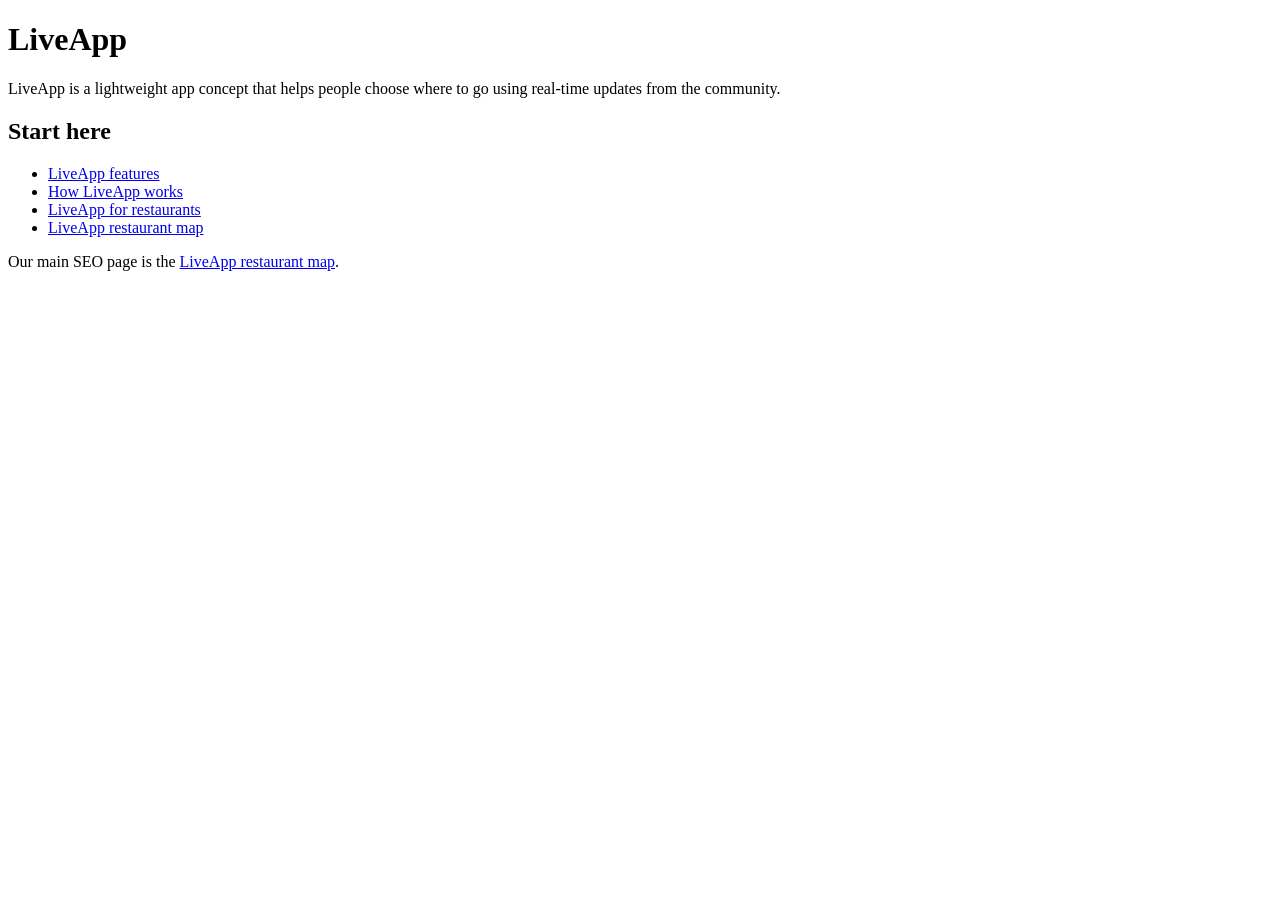
==== index.html @ 71802431 "Add files via upload" ====
<!doctype html>
<html lang="en">
<head>
  <meta charset="utf-8" />
  <meta name="viewport" content="width=device-width,initial-scale=1" />
  <title>LiveApp | Real-time places & updates</title>
  <meta name="description" content="LiveApp helps people find places with real-time, community-driven updates." />
</head>
<body>
  <h1>LiveApp</h1>
  <p>LiveApp is a lightweight app concept that helps people choose where to go using real-time updates from the community.</p>

  <h2>Start here</h2>
  <ul>
    <li><a href="features.html">LiveApp features</a></li>
    <li><a href="how-it-works.html">How LiveApp works</a></li>
    <li><a href="for-restaurants.html">LiveApp for restaurants</a></li>
    <li><a href="liveapp-restaurant-map.html">LiveApp restaurant map</a></li>
  </ul>

  <p>Our main SEO page is the <a href="liveapp-restaurant-map.html">LiveApp restaurant map</a>.</p>
</body>
</html>
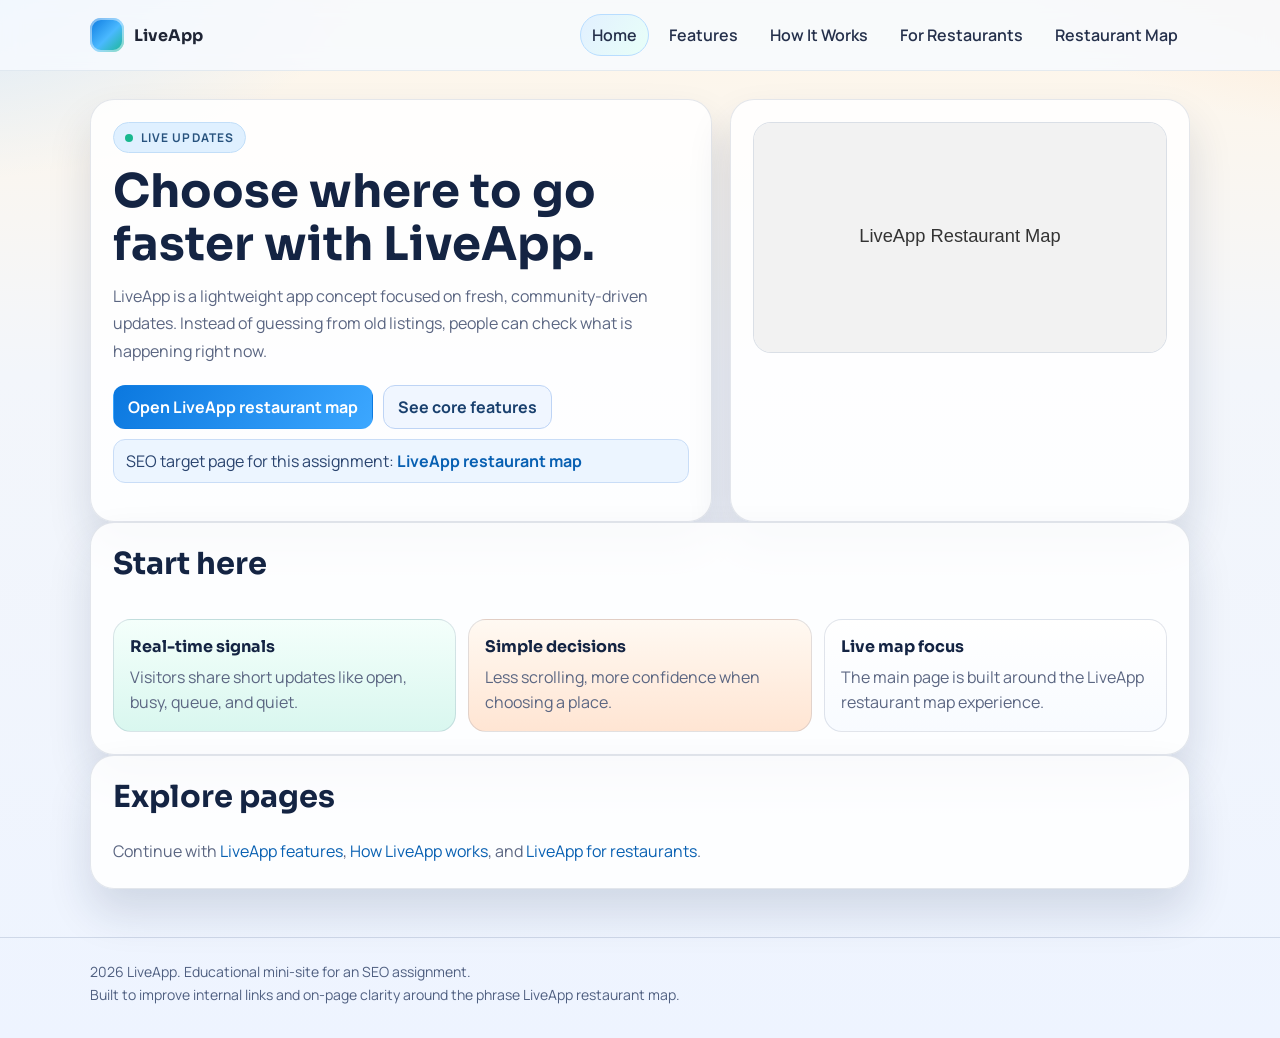
==== commit 35812d08: "Redesign LiveApp pages and add local images" ====
--- a/index.html
+++ b/index.html
@@ -3,21 +3,89 @@
 <head>
   <meta charset="utf-8" />
   <meta name="viewport" content="width=device-width,initial-scale=1" />
-  <title>LiveApp | Real-time places & updates</title>
-  <meta name="description" content="LiveApp helps people find places with real-time, community-driven updates." />
+  <title>LiveApp | Real-time places and updates</title>
+  <meta name="description" content="LiveApp helps people choose where to go with real-time community updates and a clear map view." />
+  <link rel="preconnect" href="https://fonts.googleapis.com" />
+  <link rel="preconnect" href="https://fonts.gstatic.com" crossorigin />
+  <link href="https://fonts.googleapis.com/css2?family=Manrope:wght@400;500;600;700;800&family=Sora:wght@600;700;800&display=swap" rel="stylesheet" />
+  <link rel="stylesheet" href="styles.css" />
 </head>
 <body>
-  <h1>LiveApp</h1>
-  <p>LiveApp is a lightweight app concept that helps people choose where to go using real-time updates from the community.</p>
+  <header class="site-header">
+    <div class="container nav">
+      <a class="brand" href="index.html" aria-label="LiveApp home">
+        <span class="brand-mark" aria-hidden="true"></span>
+        <span>LiveApp</span>
+      </a>
+      <ul class="nav-links">
+        <li><a class="active" href="index.html">Home</a></li>
+        <li><a href="features.html">Features</a></li>
+        <li><a href="how-it-works.html">How It Works</a></li>
+        <li><a href="for-restaurants.html">For Restaurants</a></li>
+        <li><a href="liveapp-restaurant-map.html">Restaurant Map</a></li>
+      </ul>
+    </div>
+  </header>
 
-  <h2>Start here</h2>
-  <ul>
-    <li><a href="features.html">LiveApp features</a></li>
-    <li><a href="how-it-works.html">How LiveApp works</a></li>
-    <li><a href="for-restaurants.html">LiveApp for restaurants</a></li>
-    <li><a href="liveapp-restaurant-map.html">LiveApp restaurant map</a></li>
-  </ul>
+  <main class="container">
+    <section class="hero" data-animate>
+      <article class="card">
+        <span class="pill"><span class="dot"></span> Live updates</span>
+        <h1 class="page-title">Choose where to go faster with LiveApp.</h1>
+        <p class="page-subtitle">
+          LiveApp is a lightweight app concept focused on fresh, community-driven updates.
+          Instead of guessing from old listings, people can check what is happening right now.
+        </p>
+        <div class="button-row">
+          <a class="btn primary" href="liveapp-restaurant-map.html">Open LiveApp restaurant map</a>
+          <a class="btn" href="features.html">See core features</a>
+        </div>
+        <p class="note">
+          SEO target page for this assignment:
+          <a href="liveapp-restaurant-map.html"><strong>LiveApp restaurant map</strong></a>
+        </p>
+      </article>
 
-  <p>Our main SEO page is the <a href="liveapp-restaurant-map.html">LiveApp restaurant map</a>.</p>
+      <aside class="card" data-animate>
+        <div class="image-frame">
+          <img src="images/map-preview.svg" alt="LiveApp restaurant map preview with nearby places" />
+        </div>
+      </aside>
+    </section>
+
+    <section class="card stack delay-1" data-animate>
+      <h2 class="section-title">Start here</h2>
+      <div class="feature-grid">
+        <article class="feature-card mint">
+          <h3>Real-time signals</h3>
+          <p>Visitors share short updates like open, busy, queue, and quiet.</p>
+        </article>
+        <article class="feature-card orange">
+          <h3>Simple decisions</h3>
+          <p>Less scrolling, more confidence when choosing a place.</p>
+        </article>
+        <article class="feature-card">
+          <h3>Live map focus</h3>
+          <p>The main page is built around the LiveApp restaurant map experience.</p>
+        </article>
+      </div>
+    </section>
+
+    <section class="card stack delay-2" data-animate>
+      <h2 class="section-title">Explore pages</h2>
+      <p class="section-copy">
+        Continue with <a href="features.html">LiveApp features</a>,
+        <a href="how-it-works.html">How LiveApp works</a>, and
+        <a href="for-restaurants.html">LiveApp for restaurants</a>.
+      </p>
+    </section>
+  </main>
+
+  <footer class="site-footer">
+    <div class="container">
+      <p>2026 LiveApp. Educational mini-site for an SEO assignment.</p>
+      <p>Built to improve internal links and on-page clarity around the phrase LiveApp restaurant map.</p>
+    </div>
+  </footer>
 </body>
-</html>
+</html>
--- a/styles.css
+++ b/styles.css
@@ -0,0 +1,416 @@
+:root {
+  --bg: #f3f6fb;
+  --bg-warm: #fff6e8;
+  --text: #1f2535;
+  --muted: #5b6682;
+  --card: rgba(255, 255, 255, 0.86);
+  --line: #d8e1f0;
+  --brand: #0b78df;
+  --brand-strong: #0860b2;
+  --accent: #ff9350;
+  --accent-soft: #ffe5d3;
+  --mint: #19b88e;
+  --mint-soft: #d9f7ef;
+  --radius-xl: 24px;
+  --radius-lg: 18px;
+  --radius-md: 12px;
+  --shadow: 0 24px 44px rgba(23, 41, 76, 0.14);
+}
+
+* {
+  box-sizing: border-box;
+}
+
+html,
+body {
+  margin: 0;
+  padding: 0;
+}
+
+body {
+  font-family: "Manrope", "Segoe UI", sans-serif;
+  color: var(--text);
+  background:
+    radial-gradient(780px 380px at -8% -5%, #cde6ff 0%, transparent 62%),
+    radial-gradient(780px 420px at 112% -10%, #ffe0c7 0%, transparent 58%),
+    linear-gradient(180deg, var(--bg-warm) 0%, var(--bg) 36%, #eef4ff 100%);
+  min-height: 100vh;
+}
+
+img {
+  max-width: 100%;
+  display: block;
+}
+
+a {
+  color: var(--brand-strong);
+  text-decoration: none;
+}
+
+a:hover {
+  text-decoration: underline;
+}
+
+.container {
+  width: min(1100px, 92vw);
+  margin: 0 auto;
+}
+
+.site-header {
+  position: sticky;
+  top: 0;
+  z-index: 20;
+  backdrop-filter: blur(10px);
+  background: rgba(247, 250, 255, 0.82);
+  border-bottom: 1px solid rgba(12, 49, 97, 0.08);
+}
+
+.nav {
+  display: flex;
+  align-items: center;
+  justify-content: space-between;
+  gap: 12px;
+  padding: 14px 0;
+}
+
+.brand {
+  display: inline-flex;
+  align-items: center;
+  gap: 10px;
+  font-family: "Sora", sans-serif;
+  font-weight: 700;
+  color: var(--text);
+}
+
+.brand-mark {
+  width: 34px;
+  height: 34px;
+  border-radius: 11px;
+  background: linear-gradient(135deg, var(--brand) 0%, #4ab9ff 54%, var(--mint) 100%);
+  box-shadow: inset 0 0 0 2px rgba(255, 255, 255, 0.46);
+}
+
+.nav-links {
+  list-style: none;
+  display: flex;
+  gap: 8px;
+  margin: 0;
+  padding: 0;
+  flex-wrap: wrap;
+  justify-content: flex-end;
+}
+
+.nav-links a {
+  display: inline-block;
+  padding: 9px 11px;
+  border-radius: 999px;
+  color: #25304b;
+  font-weight: 600;
+  border: 1px solid transparent;
+}
+
+.nav-links a:hover {
+  text-decoration: none;
+  border-color: #bdd2f8;
+  background: #ecf4ff;
+}
+
+.nav-links a.active {
+  background: linear-gradient(120deg, #e2f0ff, #e8fff8);
+  border-color: #b8ddff;
+}
+
+main {
+  padding: 28px 0 48px;
+}
+
+.hero {
+  display: grid;
+  grid-template-columns: 1.15fr 0.85fr;
+  gap: 18px;
+  align-items: stretch;
+}
+
+.card,
+.highlight {
+  background: var(--card);
+  border: 1px solid rgba(17, 44, 88, 0.11);
+  border-radius: var(--radius-xl);
+  box-shadow: var(--shadow);
+}
+
+.card {
+  padding: 22px;
+}
+
+.pill {
+  display: inline-flex;
+  align-items: center;
+  gap: 8px;
+  border-radius: 999px;
+  font-size: 12px;
+  text-transform: uppercase;
+  letter-spacing: 0.09em;
+  font-weight: 700;
+  color: #28537e;
+  background: #dff0ff;
+  border: 1px solid #c2def8;
+  padding: 6px 11px;
+}
+
+.pill .dot {
+  width: 8px;
+  height: 8px;
+  border-radius: 50%;
+  background: var(--mint);
+}
+
+h1,
+h2,
+h3 {
+  font-family: "Sora", sans-serif;
+  color: #142443;
+  margin: 0;
+}
+
+.page-title {
+  font-size: clamp(1.9rem, 4.2vw, 2.9rem);
+  line-height: 1.14;
+  margin: 12px 0 12px;
+}
+
+.page-subtitle {
+  color: var(--muted);
+  line-height: 1.72;
+  margin: 0;
+}
+
+.button-row {
+  display: flex;
+  gap: 10px;
+  flex-wrap: wrap;
+  margin-top: 20px;
+}
+
+.btn {
+  display: inline-flex;
+  align-items: center;
+  justify-content: center;
+  gap: 8px;
+  border-radius: 12px;
+  padding: 10px 14px;
+  font-weight: 700;
+  border: 1px solid #bed4f5;
+  background: #f0f6ff;
+  color: #19406e;
+}
+
+.btn:hover {
+  text-decoration: none;
+  border-color: #8cbcf4;
+  background: #e3f0ff;
+}
+
+.btn.primary {
+  background: linear-gradient(120deg, var(--brand), #3ca7ff);
+  border-color: transparent;
+  color: #ffffff;
+}
+
+.btn.primary:hover {
+  background: linear-gradient(120deg, var(--brand-strong), #2f9bf6);
+}
+
+.feature-grid {
+  display: grid;
+  grid-template-columns: repeat(3, minmax(0, 1fr));
+  gap: 12px;
+  margin-top: 14px;
+}
+
+.feature-card {
+  padding: 16px;
+  border-radius: var(--radius-lg);
+  border: 1px solid rgba(17, 44, 88, 0.12);
+  background: linear-gradient(180deg, #ffffff, #f8fbff);
+}
+
+.feature-card h3 {
+  font-size: 1rem;
+  margin-bottom: 8px;
+}
+
+.feature-card p {
+  margin: 0;
+  color: var(--muted);
+  line-height: 1.56;
+}
+
+.feature-card.mint {
+  background: linear-gradient(180deg, #f4fffb, var(--mint-soft));
+}
+
+.feature-card.orange {
+  background: linear-gradient(180deg, #fff9f2, var(--accent-soft));
+}
+
+.section-title {
+  font-size: clamp(1.4rem, 2.5vw, 1.9rem);
+  margin-bottom: 10px;
+}
+
+.section-copy {
+  color: var(--muted);
+  line-height: 1.72;
+  margin: 0;
+}
+
+.stack {
+  display: grid;
+  gap: 12px;
+}
+
+.two-col {
+  display: grid;
+  grid-template-columns: repeat(2, minmax(0, 1fr));
+  gap: 12px;
+}
+
+.image-frame {
+  border-radius: var(--radius-lg);
+  overflow: hidden;
+  border: 1px solid rgba(11, 42, 88, 0.15);
+  background: #ffffff;
+}
+
+.image-frame img {
+  width: 100%;
+  height: auto;
+}
+
+.check-list {
+  margin: 0;
+  padding-left: 20px;
+  color: var(--muted);
+  line-height: 1.75;
+}
+
+.steps {
+  counter-reset: step;
+  display: grid;
+  gap: 10px;
+  margin: 0;
+  padding: 0;
+  list-style: none;
+}
+
+.steps li {
+  position: relative;
+  padding: 14px 14px 14px 46px;
+  border-radius: var(--radius-md);
+  border: 1px solid #c8daf2;
+  background: #f7fbff;
+}
+
+.steps li::before {
+  counter-increment: step;
+  content: counter(step);
+  position: absolute;
+  left: 14px;
+  top: 12px;
+  width: 24px;
+  height: 24px;
+  border-radius: 50%;
+  background: linear-gradient(135deg, var(--brand), #47b3ff);
+  color: #fff;
+  font-weight: 700;
+  text-align: center;
+  line-height: 24px;
+  font-size: 13px;
+}
+
+.steps strong {
+  display: block;
+  color: #1c355a;
+  margin-bottom: 4px;
+}
+
+.note {
+  margin-top: 10px;
+  color: #2a446f;
+  background: #ecf5ff;
+  border: 1px solid #c9ddf7;
+  border-radius: 12px;
+  padding: 10px 12px;
+}
+
+.site-footer {
+  border-top: 1px solid rgba(24, 58, 108, 0.15);
+  color: #4f5f80;
+  padding: 20px 0 30px;
+  font-size: 14px;
+}
+
+.site-footer p {
+  margin: 4px 0;
+}
+
+[data-animate] {
+  animation: fade-up 0.55s ease both;
+}
+
+.delay-1 {
+  animation-delay: 0.08s;
+}
+
+.delay-2 {
+  animation-delay: 0.16s;
+}
+
+.delay-3 {
+  animation-delay: 0.24s;
+}
+
+@keyframes fade-up {
+  from {
+    opacity: 0;
+    transform: translateY(12px);
+  }
+  to {
+    opacity: 1;
+    transform: translateY(0);
+  }
+}
+
+@media (max-width: 980px) {
+  .hero {
+    grid-template-columns: 1fr;
+  }
+
+  .feature-grid {
+    grid-template-columns: repeat(2, minmax(0, 1fr));
+  }
+
+  .two-col {
+    grid-template-columns: 1fr;
+  }
+}
+
+@media (max-width: 660px) {
+  .nav {
+    align-items: flex-start;
+    flex-direction: column;
+  }
+
+  .nav-links {
+    justify-content: flex-start;
+  }
+
+  .feature-grid {
+    grid-template-columns: 1fr;
+  }
+
+  .card {
+    padding: 18px;
+  }
+}
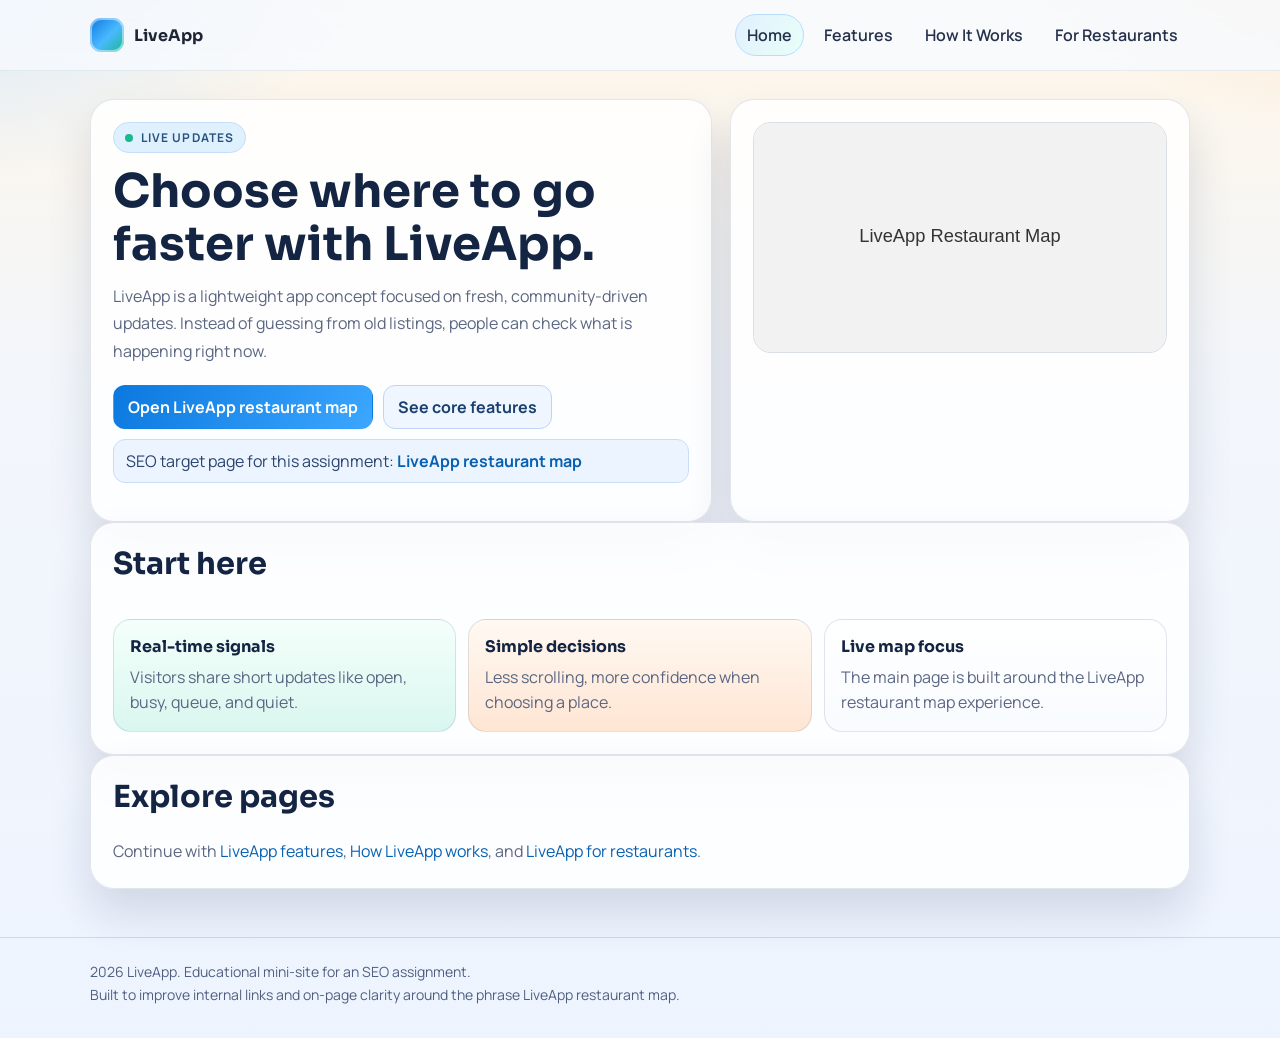
==== commit e1a264a9: "Adjust nav and strengthen contextual links" ====
--- a/index.html
+++ b/index.html
@@ -22,7 +22,6 @@
         <li><a href="features.html">Features</a></li>
         <li><a href="how-it-works.html">How It Works</a></li>
         <li><a href="for-restaurants.html">For Restaurants</a></li>
-        <li><a href="liveapp-restaurant-map.html">Restaurant Map</a></li>
       </ul>
     </div>
   </header>
@@ -88,4 +87,4 @@
     </div>
   </footer>
 </body>
-</html>+</html>
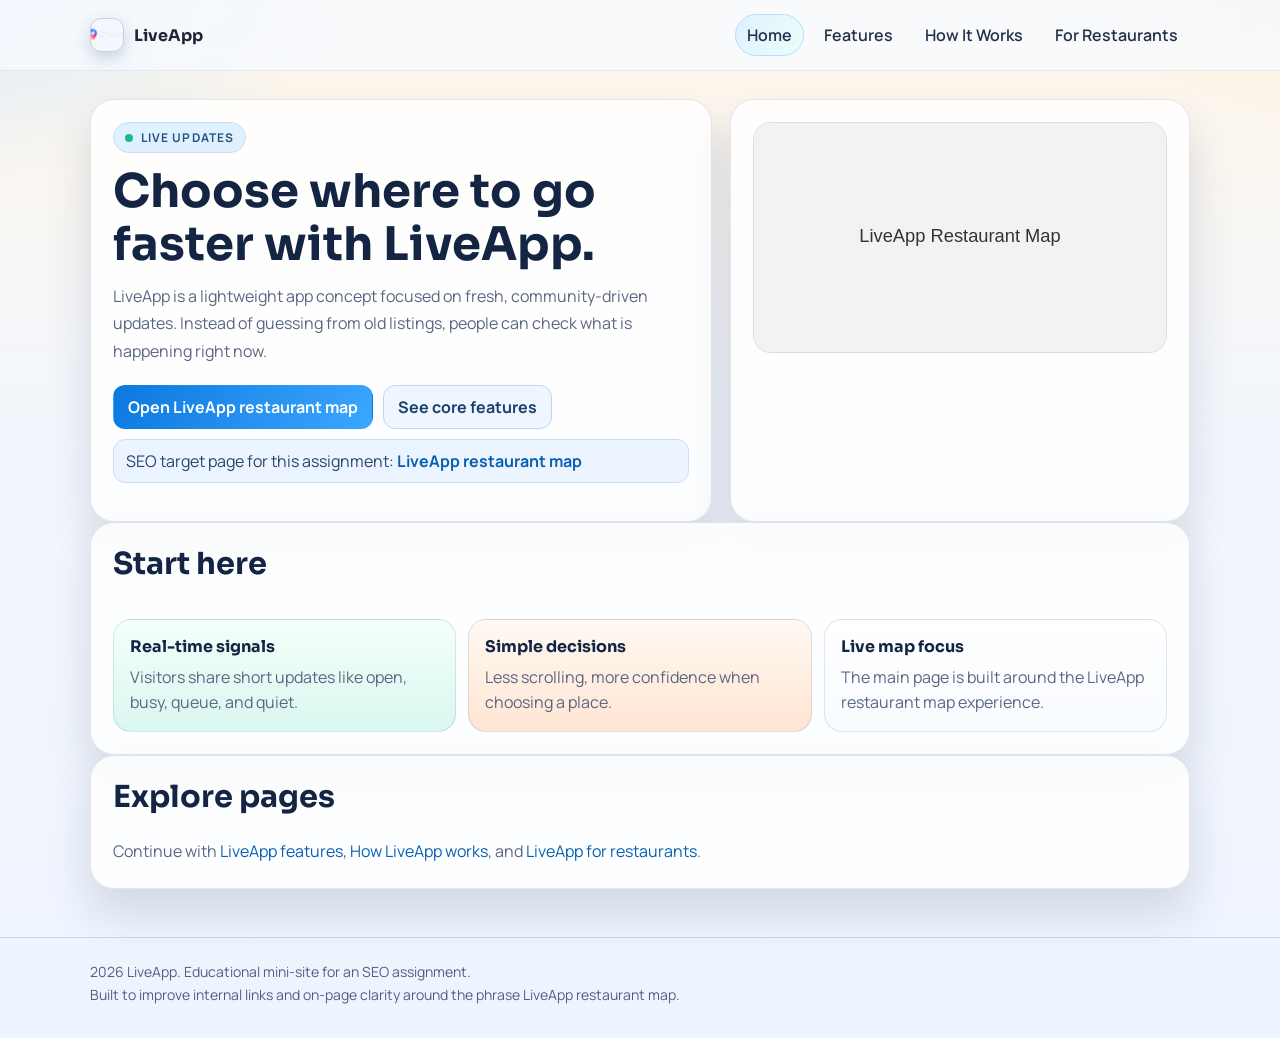
==== commit 744a4ba0: "Add app icon and finalize SEO report" ====
--- a/index.html
+++ b/index.html
@@ -14,7 +14,7 @@
   <header class="site-header">
     <div class="container nav">
       <a class="brand" href="index.html" aria-label="LiveApp home">
-        <span class="brand-mark" aria-hidden="true"></span>
+        <img class="brand-icon" src="images/LiveApp.png" alt="LiveApp app icon" />
         <span>LiveApp</span>
       </a>
       <ul class="nav-links">
--- a/styles.css
+++ b/styles.css
@@ -90,6 +90,15 @@
   box-shadow: inset 0 0 0 2px rgba(255, 255, 255, 0.46);
 }
 
+.brand-icon {
+  width: 34px;
+  height: 34px;
+  border-radius: 11px;
+  object-fit: cover;
+  border: 1px solid rgba(10, 42, 86, 0.2);
+  box-shadow: 0 6px 16px rgba(12, 55, 107, 0.2);
+}
+
 .nav-links {
   list-style: none;
   display: flex;
@@ -413,4 +422,4 @@
   .card {
     padding: 18px;
   }
-}+}
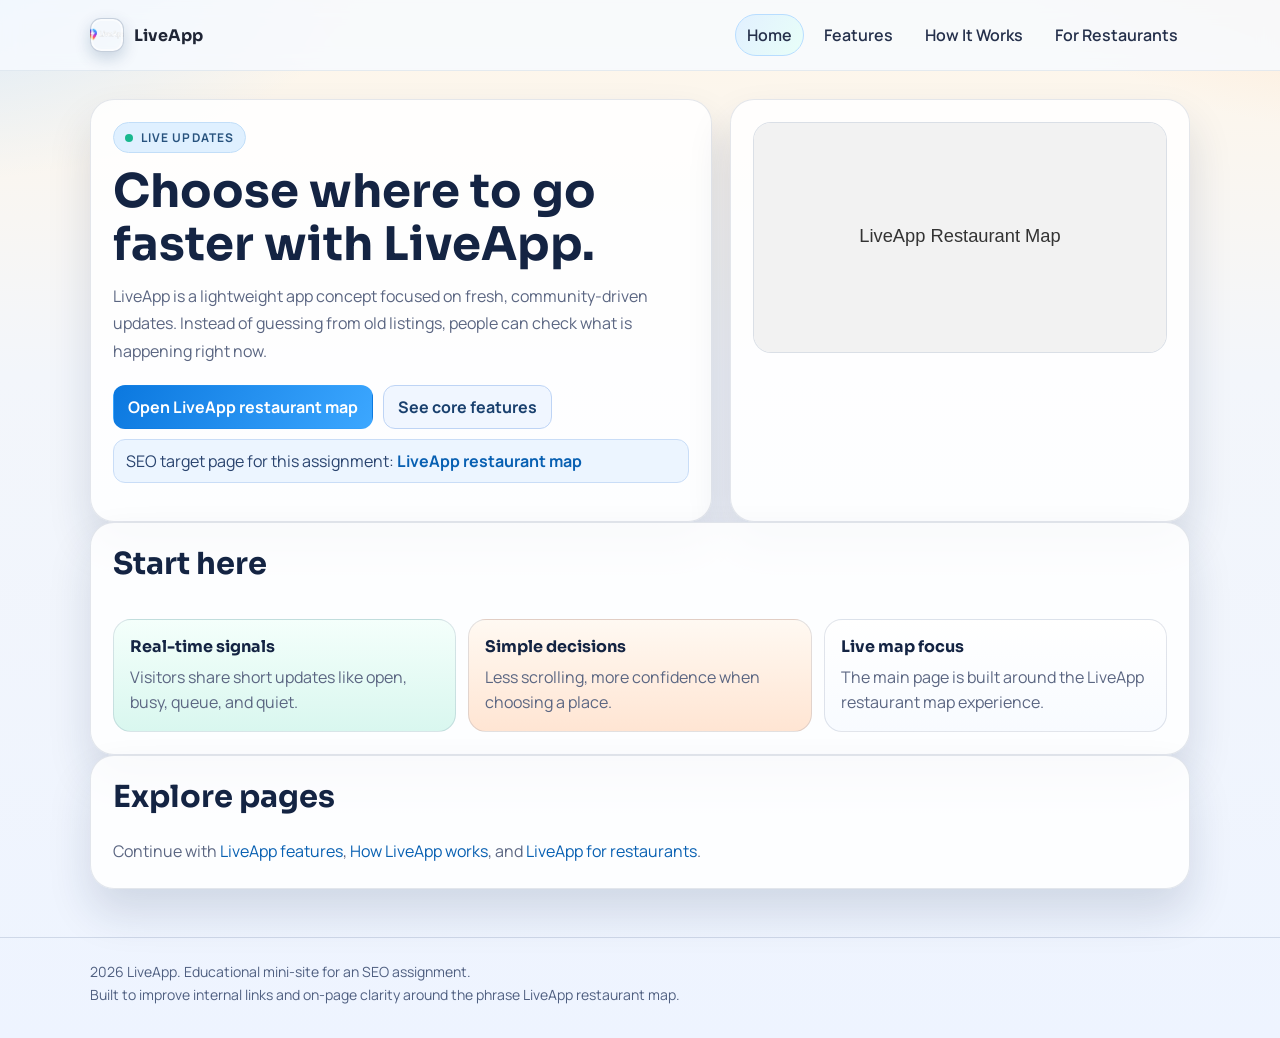
==== commit bf8e20cd: "Fix header logo sizing across all pages" ====
--- a/index.html
+++ b/index.html
@@ -14,7 +14,7 @@
   <header class="site-header">
     <div class="container nav">
       <a class="brand" href="index.html" aria-label="LiveApp home">
-        <img class="brand-icon" src="images/LiveApp.png" alt="LiveApp app icon" />
+        <span class="brand-mark" aria-hidden="true"></span>
         <span>LiveApp</span>
       </a>
       <ul class="nav-links">
--- a/styles.css
+++ b/styles.css
@@ -86,17 +86,14 @@
   width: 34px;
   height: 34px;
   border-radius: 11px;
-  background: linear-gradient(135deg, var(--brand) 0%, #4ab9ff 54%, var(--mint) 100%);
-  box-shadow: inset 0 0 0 2px rgba(255, 255, 255, 0.46);
-}
-
-.brand-icon {
-  width: 34px;
-  height: 34px;
-  border-radius: 11px;
-  object-fit: cover;
+  background-image: url("images/LiveApp.png");
+  background-size: cover;
+  background-position: center;
+  background-repeat: no-repeat;
   border: 1px solid rgba(10, 42, 86, 0.2);
-  box-shadow: 0 6px 16px rgba(12, 55, 107, 0.2);
+  box-shadow:
+    inset 0 0 0 2px rgba(255, 255, 255, 0.55),
+    0 6px 16px rgba(12, 55, 107, 0.2);
 }
 
 .nav-links {
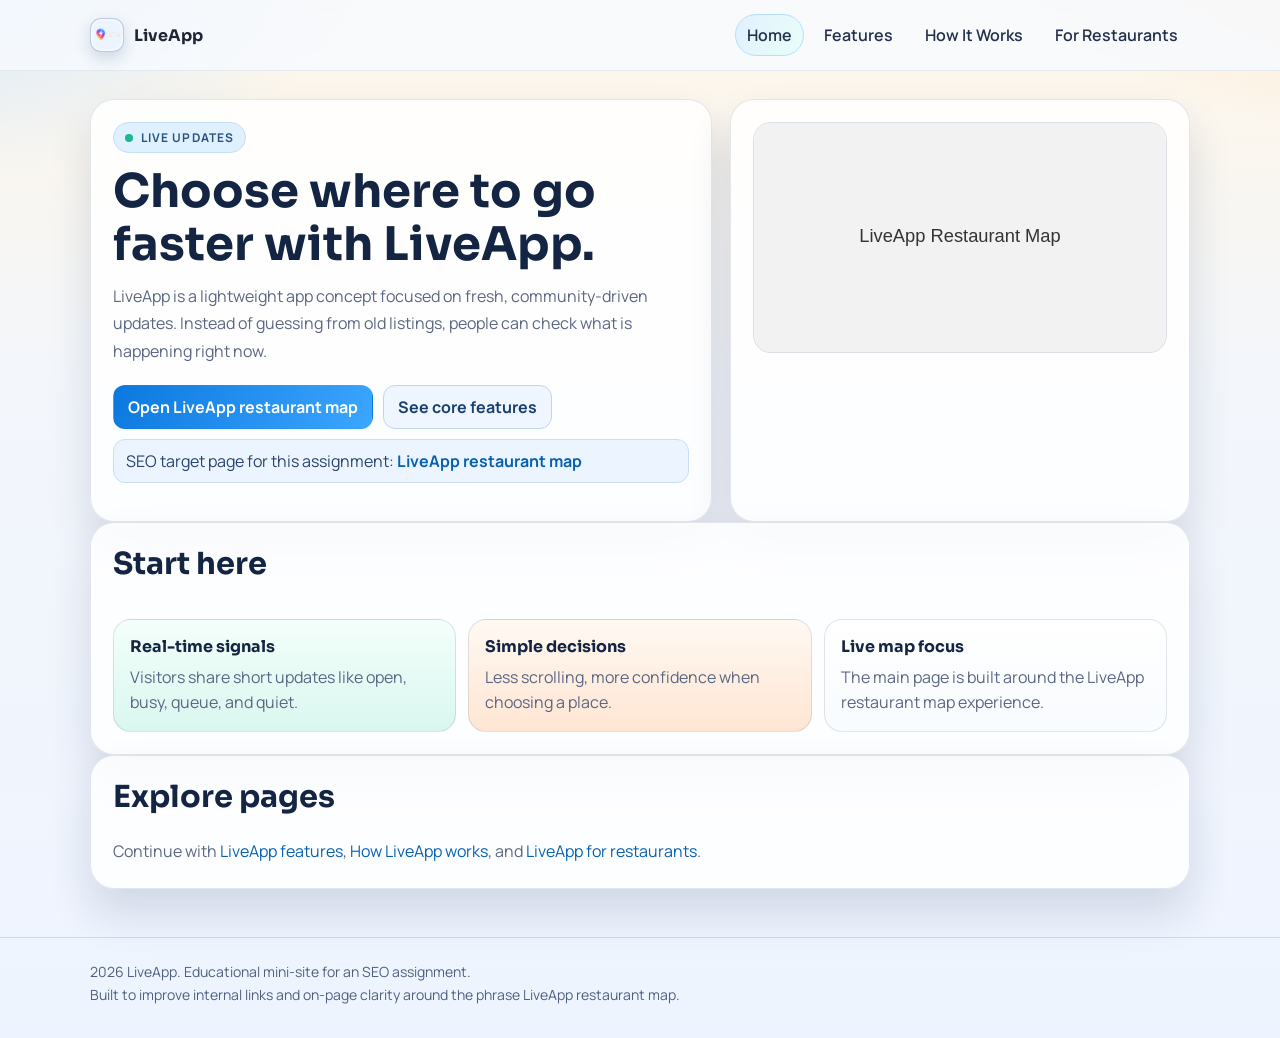
==== commit f5c69da2: "Fix oversized header logo rendering" ====
--- a/index.html
+++ b/index.html
@@ -14,7 +14,7 @@
   <header class="site-header">
     <div class="container nav">
       <a class="brand" href="index.html" aria-label="LiveApp home">
-        <span class="brand-mark" aria-hidden="true"></span>
+        <img class="brand-icon" src="images/LiveApp.png" alt="LiveApp app icon" />
         <span>LiveApp</span>
       </a>
       <ul class="nav-links">
--- a/styles.css
+++ b/styles.css
@@ -83,17 +83,26 @@
 }
 
 .brand-mark {
+  display: inline-block;
   width: 34px;
   height: 34px;
   border-radius: 11px;
-  background-image: url("images/LiveApp.png");
-  background-size: cover;
-  background-position: center;
-  background-repeat: no-repeat;
+  background: linear-gradient(135deg, var(--brand) 0%, #4ab9ff 54%, var(--mint) 100%);
+  box-shadow: inset 0 0 0 2px rgba(255, 255, 255, 0.46);
+}
+
+.brand-icon {
+  width: 34px;
+  height: 34px;
+  flex-shrink: 0;
+  border-radius: 11px;
+  object-fit: cover;
+  object-position: left center;
   border: 1px solid rgba(10, 42, 86, 0.2);
   box-shadow:
-    inset 0 0 0 2px rgba(255, 255, 255, 0.55),
-    0 6px 16px rgba(12, 55, 107, 0.2);
+    inset 0 0 0 2px rgba(255, 255, 255, 0.45),
+    0 6px 16px rgba(12, 55, 107, 0.18);
+  background: #ecf4ff;
 }
 
 .nav-links {
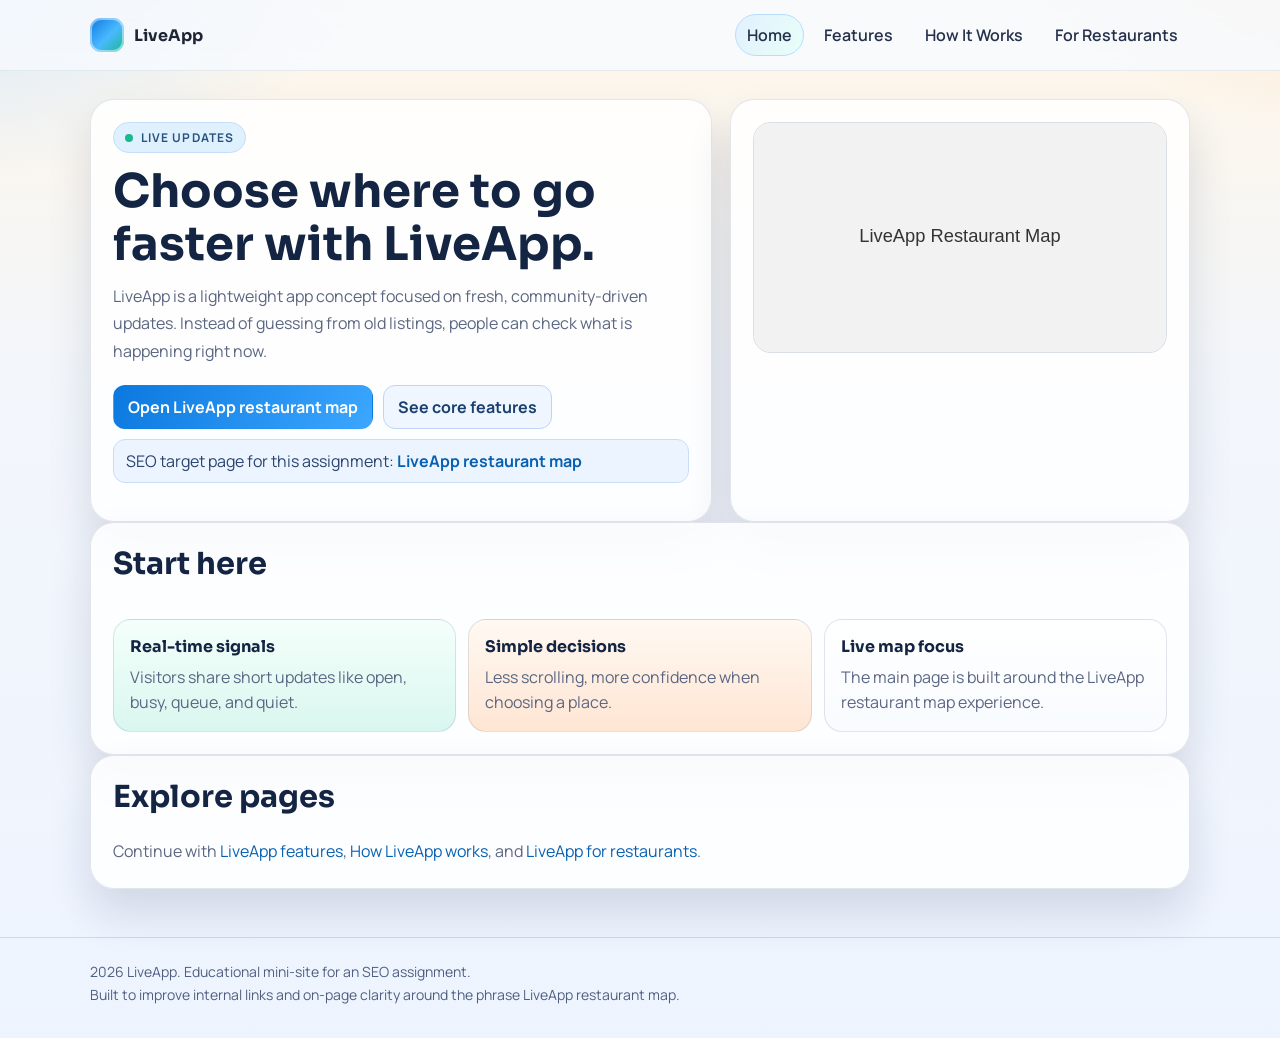
==== commit 4d740784: "Revert header logo customization" ====
--- a/index.html
+++ b/index.html
@@ -14,7 +14,7 @@
   <header class="site-header">
     <div class="container nav">
       <a class="brand" href="index.html" aria-label="LiveApp home">
-        <img class="brand-icon" src="images/LiveApp.png" alt="LiveApp app icon" />
+        <span class="brand-mark" aria-hidden="true"></span>
         <span>LiveApp</span>
       </a>
       <ul class="nav-links">
--- a/styles.css
+++ b/styles.css
@@ -83,26 +83,11 @@
 }
 
 .brand-mark {
-  display: inline-block;
   width: 34px;
   height: 34px;
   border-radius: 11px;
   background: linear-gradient(135deg, var(--brand) 0%, #4ab9ff 54%, var(--mint) 100%);
   box-shadow: inset 0 0 0 2px rgba(255, 255, 255, 0.46);
-}
-
-.brand-icon {
-  width: 34px;
-  height: 34px;
-  flex-shrink: 0;
-  border-radius: 11px;
-  object-fit: cover;
-  object-position: left center;
-  border: 1px solid rgba(10, 42, 86, 0.2);
-  box-shadow:
-    inset 0 0 0 2px rgba(255, 255, 255, 0.45),
-    0 6px 16px rgba(12, 55, 107, 0.18);
-  background: #ecf4ff;
 }
 
 .nav-links {
